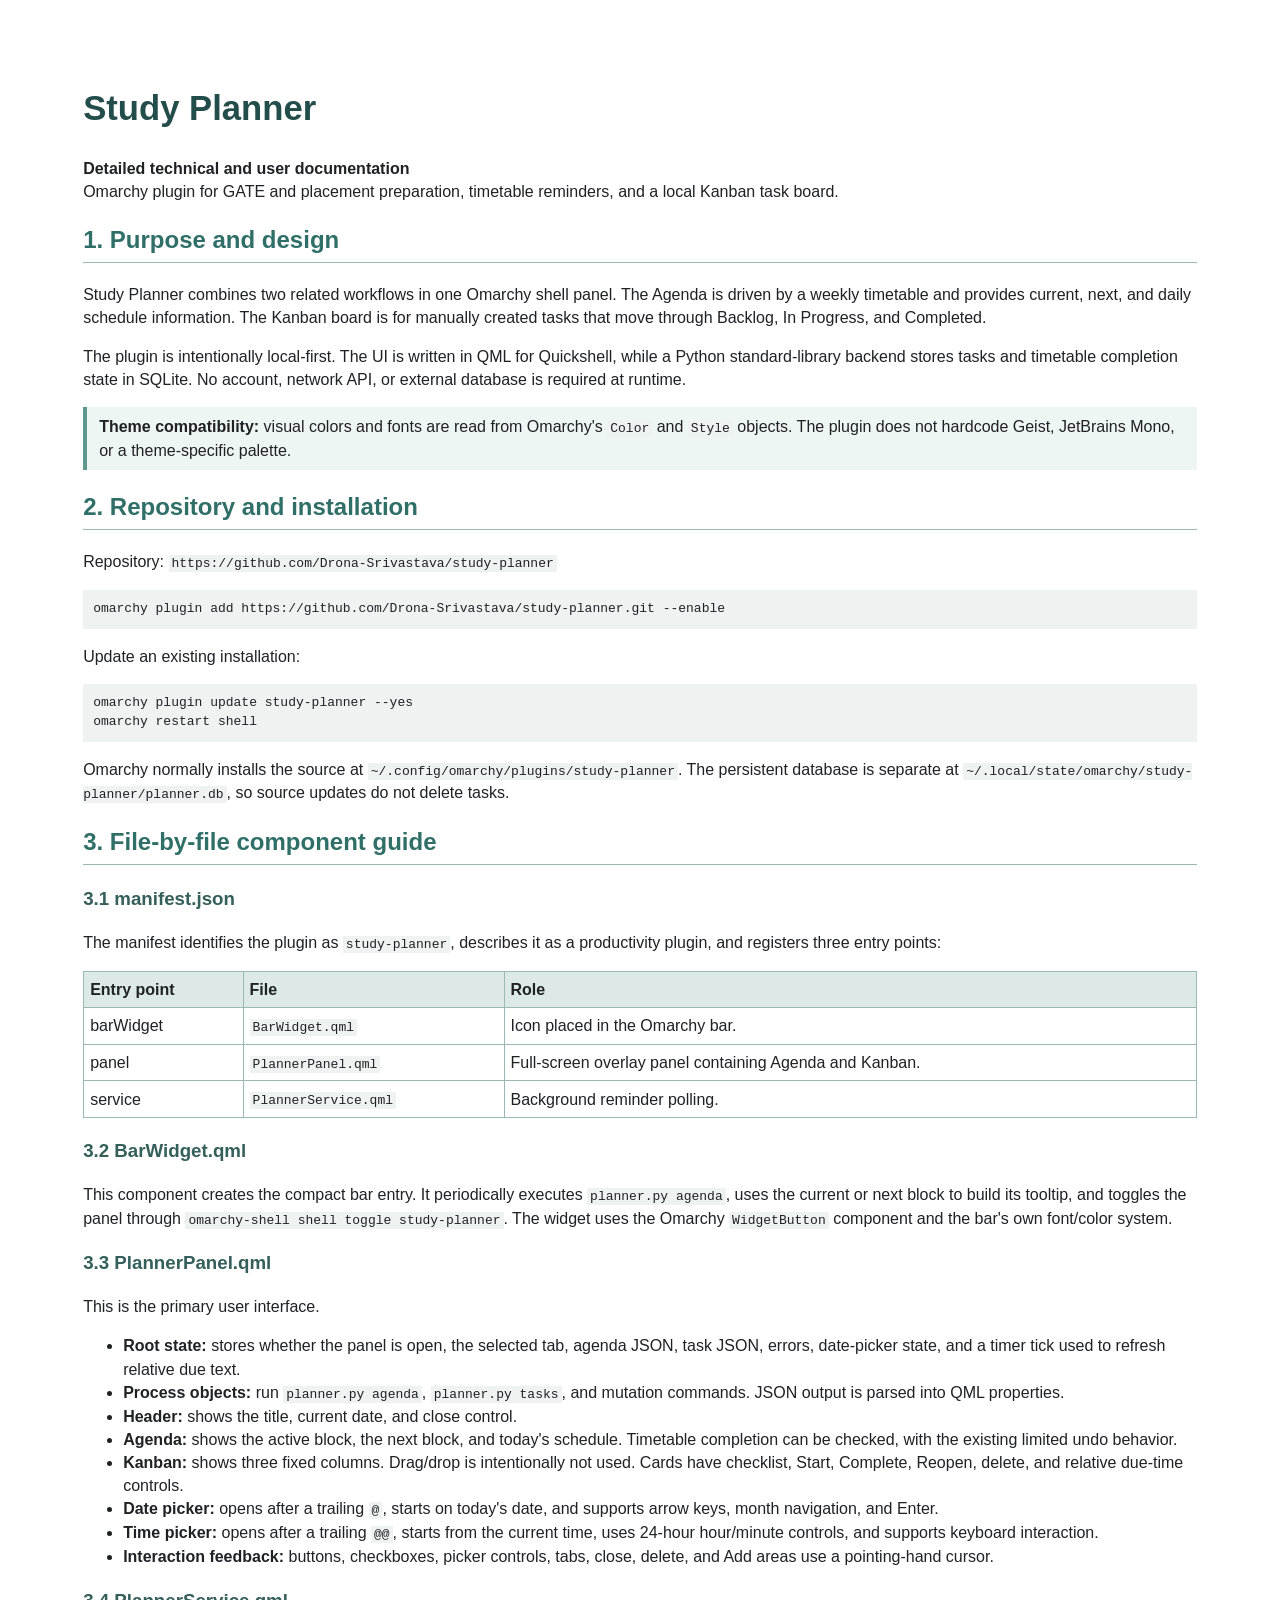
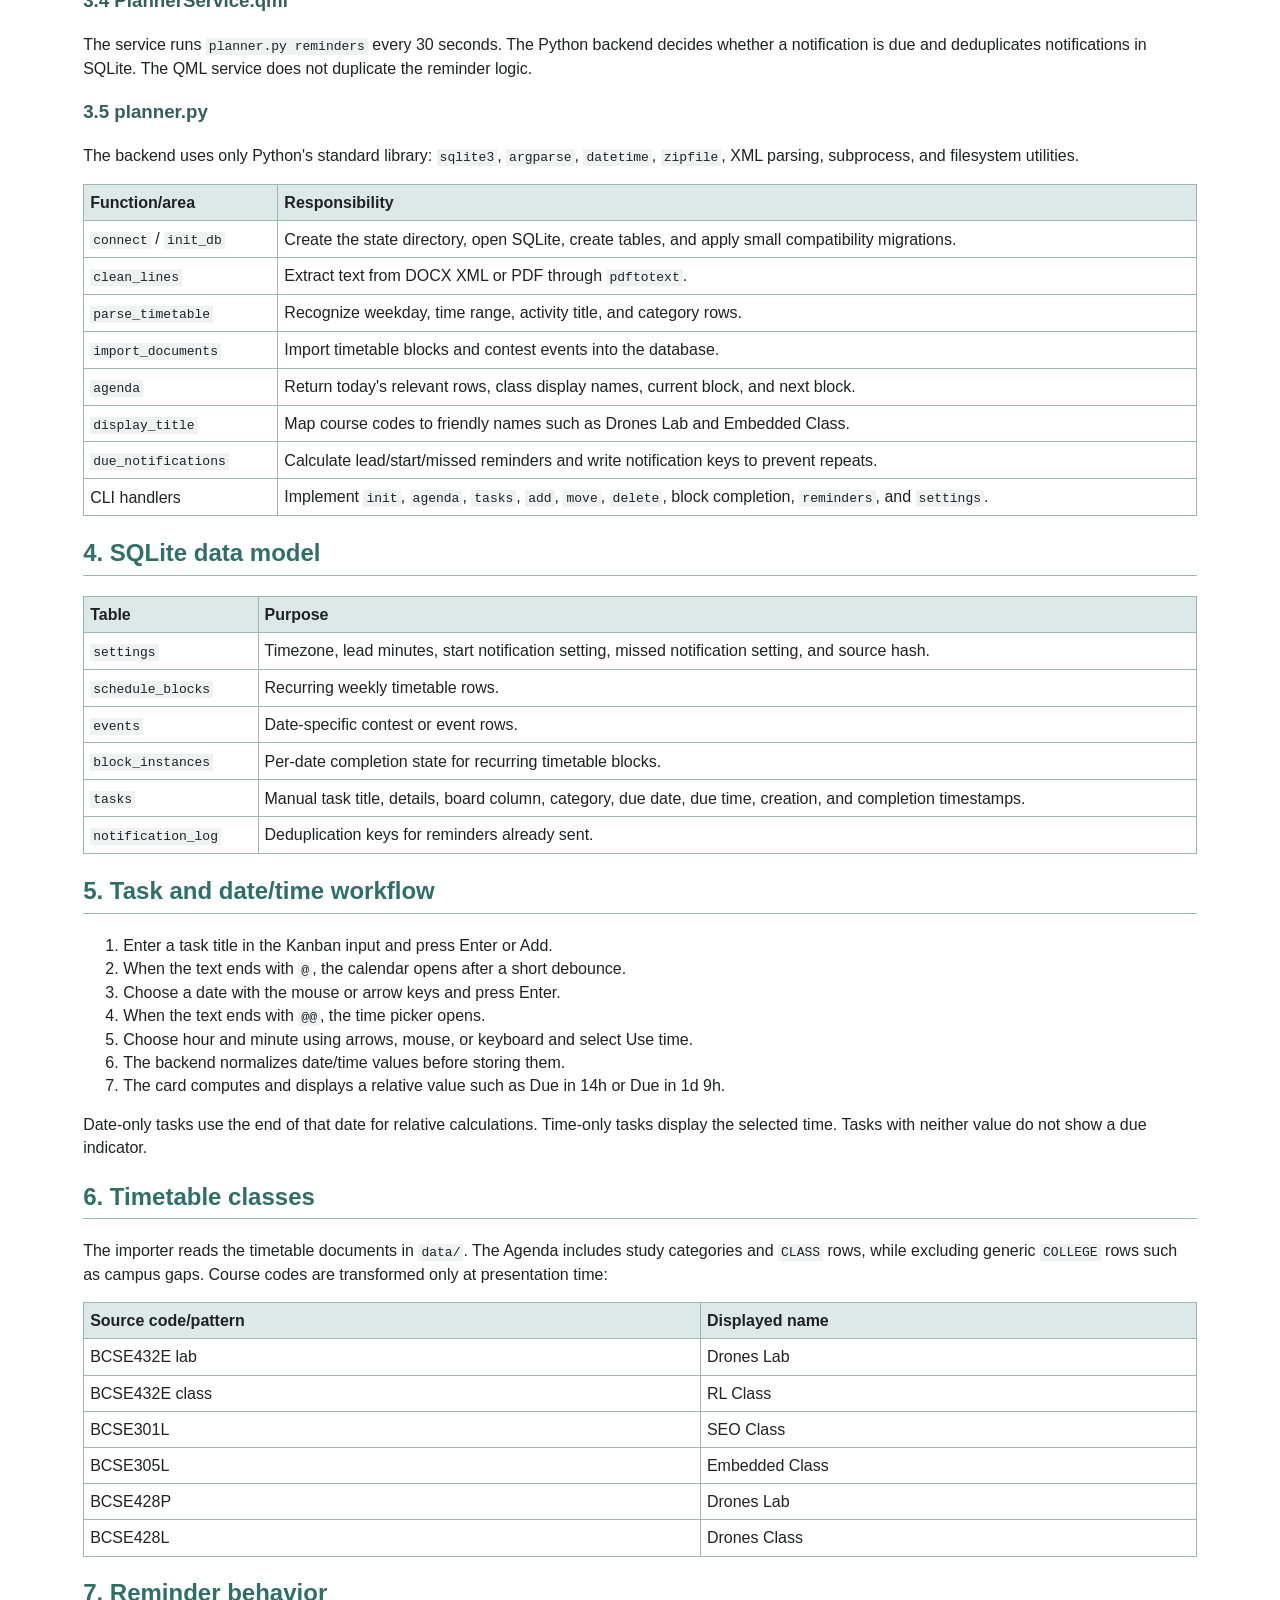
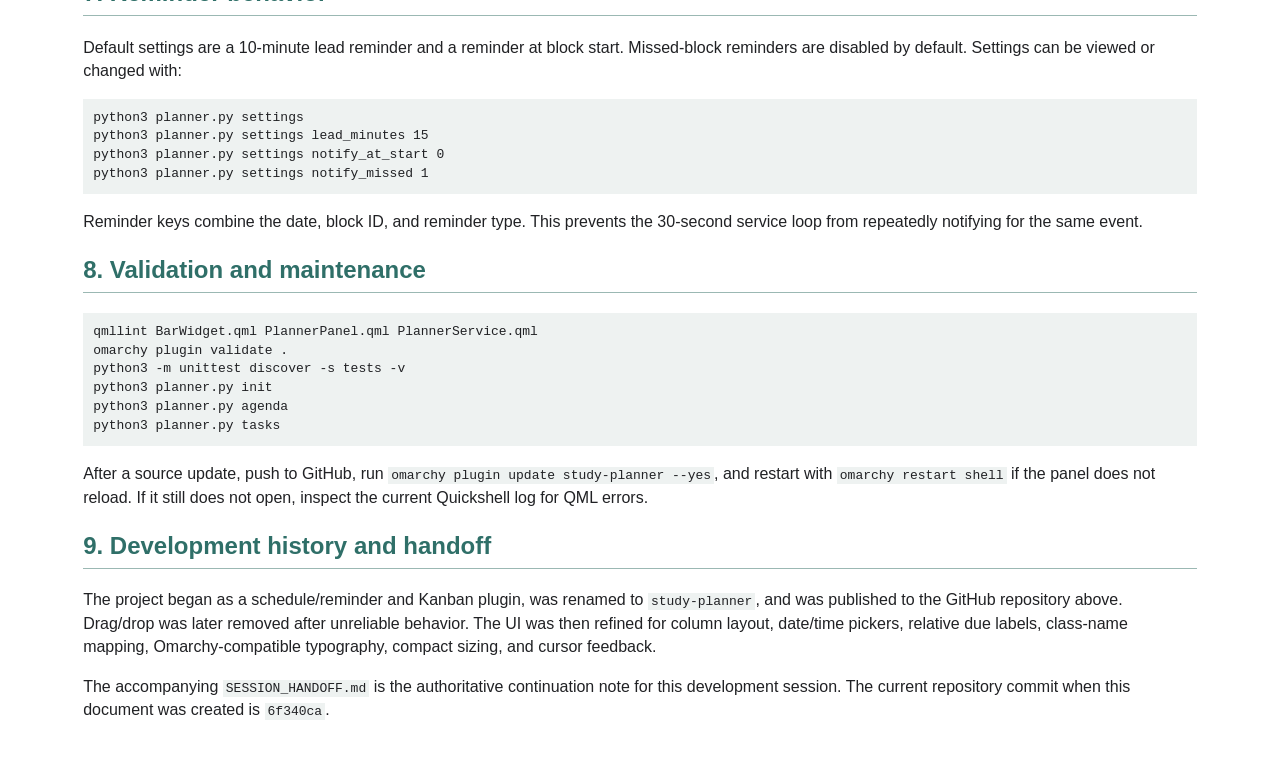
==== STUDY_PLANNER_DOCUMENTATION.html @ 6934907c "Add project handoff and technical documentation" ====
<!doctype html>
<html>
<head>
<meta charset="utf-8">
<title>Study Planner - Technical Documentation</title>
<style>
body { font-family: sans-serif; line-height: 1.45; margin: 2.2cm; color: #202124; }
h1 { color: #234d4a; font-size: 26pt; }
h2 { color: #2f6f68; border-bottom: 1px solid #9bb8b3; padding-bottom: 4px; }
h3 { color: #345f5b; }
code, pre { font-family: monospace; background: #eef2f1; }
code { padding: 1px 3px; }
pre { padding: 10px; white-space: pre-wrap; }
table { border-collapse: collapse; width: 100%; }
th, td { border: 1px solid #9bb8b3; padding: 6px; text-align: left; }
th { background: #dce9e6; }
.note { background: #eef6f4; border-left: 4px solid #5d978e; padding: 8px 12px; }
</style>
</head>
<body>
<h1>Study Planner</h1>
<p><strong>Detailed technical and user documentation</strong><br>
Omarchy plugin for GATE and placement preparation, timetable reminders, and a local Kanban task board.</p>

<h2>1. Purpose and design</h2>
<p>Study Planner combines two related workflows in one Omarchy shell panel. The Agenda is driven by a weekly timetable and provides current, next, and daily schedule information. The Kanban board is for manually created tasks that move through Backlog, In Progress, and Completed.</p>
<p>The plugin is intentionally local-first. The UI is written in QML for Quickshell, while a Python standard-library backend stores tasks and timetable completion state in SQLite. No account, network API, or external database is required at runtime.</p>
<div class="note"><strong>Theme compatibility:</strong> visual colors and fonts are read from Omarchy's <code>Color</code> and <code>Style</code> objects. The plugin does not hardcode Geist, JetBrains Mono, or a theme-specific palette.</div>

<h2>2. Repository and installation</h2>
<p>Repository: <code>https://github.com/Drona-Srivastava/study-planner</code></p>
<pre>omarchy plugin add https://github.com/Drona-Srivastava/study-planner.git --enable</pre>
<p>Update an existing installation:</p>
<pre>omarchy plugin update study-planner --yes
omarchy restart shell</pre>
<p>Omarchy normally installs the source at <code>~/.config/omarchy/plugins/study-planner</code>. The persistent database is separate at <code>~/.local/state/omarchy/study-planner/planner.db</code>, so source updates do not delete tasks.</p>

<h2>3. File-by-file component guide</h2>
<h3>3.1 manifest.json</h3>
<p>The manifest identifies the plugin as <code>study-planner</code>, describes it as a productivity plugin, and registers three entry points:</p>
<table><tr><th>Entry point</th><th>File</th><th>Role</th></tr>
<tr><td>barWidget</td><td><code>BarWidget.qml</code></td><td>Icon placed in the Omarchy bar.</td></tr>
<tr><td>panel</td><td><code>PlannerPanel.qml</code></td><td>Full-screen overlay panel containing Agenda and Kanban.</td></tr>
<tr><td>service</td><td><code>PlannerService.qml</code></td><td>Background reminder polling.</td></tr></table>

<h3>3.2 BarWidget.qml</h3>
<p>This component creates the compact bar entry. It periodically executes <code>planner.py agenda</code>, uses the current or next block to build its tooltip, and toggles the panel through <code>omarchy-shell shell toggle study-planner</code>. The widget uses the Omarchy <code>WidgetButton</code> component and the bar's own font/color system.</p>

<h3>3.3 PlannerPanel.qml</h3>
<p>This is the primary user interface.</p>
<ul>
<li><strong>Root state:</strong> stores whether the panel is open, the selected tab, agenda JSON, task JSON, errors, date-picker state, and a timer tick used to refresh relative due text.</li>
<li><strong>Process objects:</strong> run <code>planner.py agenda</code>, <code>planner.py tasks</code>, and mutation commands. JSON output is parsed into QML properties.</li>
<li><strong>Header:</strong> shows the title, current date, and close control.</li>
<li><strong>Agenda:</strong> shows the active block, the next block, and today's schedule. Timetable completion can be checked, with the existing limited undo behavior.</li>
<li><strong>Kanban:</strong> shows three fixed columns. Drag/drop is intentionally not used. Cards have checklist, Start, Complete, Reopen, delete, and relative due-time controls.</li>
<li><strong>Date picker:</strong> opens after a trailing <code>@</code>, starts on today's date, and supports arrow keys, month navigation, and Enter.</li>
<li><strong>Time picker:</strong> opens after a trailing <code>@@</code>, starts from the current time, uses 24-hour hour/minute controls, and supports keyboard interaction.</li>
<li><strong>Interaction feedback:</strong> buttons, checkboxes, picker controls, tabs, close, delete, and Add areas use a pointing-hand cursor.</li>
</ul>

<h3>3.4 PlannerService.qml</h3>
<p>The service runs <code>planner.py reminders</code> every 30 seconds. The Python backend decides whether a notification is due and deduplicates notifications in SQLite. The QML service does not duplicate the reminder logic.</p>

<h3>3.5 planner.py</h3>
<p>The backend uses only Python's standard library: <code>sqlite3</code>, <code>argparse</code>, <code>datetime</code>, <code>zipfile</code>, XML parsing, subprocess, and filesystem utilities.</p>
<table><tr><th>Function/area</th><th>Responsibility</th></tr>
<tr><td><code>connect</code> / <code>init_db</code></td><td>Create the state directory, open SQLite, create tables, and apply small compatibility migrations.</td></tr>
<tr><td><code>clean_lines</code></td><td>Extract text from DOCX XML or PDF through <code>pdftotext</code>.</td></tr>
<tr><td><code>parse_timetable</code></td><td>Recognize weekday, time range, activity title, and category rows.</td></tr>
<tr><td><code>import_documents</code></td><td>Import timetable blocks and contest events into the database.</td></tr>
<tr><td><code>agenda</code></td><td>Return today's relevant rows, class display names, current block, and next block.</td></tr>
<tr><td><code>display_title</code></td><td>Map course codes to friendly names such as Drones Lab and Embedded Class.</td></tr>
<tr><td><code>due_notifications</code></td><td>Calculate lead/start/missed reminders and write notification keys to prevent repeats.</td></tr>
<tr><td>CLI handlers</td><td>Implement <code>init</code>, <code>agenda</code>, <code>tasks</code>, <code>add</code>, <code>move</code>, <code>delete</code>, block completion, <code>reminders</code>, and <code>settings</code>.</td></tr>
</table>

<h2>4. SQLite data model</h2>
<table><tr><th>Table</th><th>Purpose</th></tr>
<tr><td><code>settings</code></td><td>Timezone, lead minutes, start notification setting, missed notification setting, and source hash.</td></tr>
<tr><td><code>schedule_blocks</code></td><td>Recurring weekly timetable rows.</td></tr>
<tr><td><code>events</code></td><td>Date-specific contest or event rows.</td></tr>
<tr><td><code>block_instances</code></td><td>Per-date completion state for recurring timetable blocks.</td></tr>
<tr><td><code>tasks</code></td><td>Manual task title, details, board column, category, due date, due time, creation, and completion timestamps.</td></tr>
<tr><td><code>notification_log</code></td><td>Deduplication keys for reminders already sent.</td></tr></table>

<h2>5. Task and date/time workflow</h2>
<ol>
<li>Enter a task title in the Kanban input and press Enter or Add.</li>
<li>When the text ends with <code>@</code>, the calendar opens after a short debounce.</li>
<li>Choose a date with the mouse or arrow keys and press Enter.</li>
<li>When the text ends with <code>@@</code>, the time picker opens.</li>
<li>Choose hour and minute using arrows, mouse, or keyboard and select Use time.</li>
<li>The backend normalizes date/time values before storing them.</li>
<li>The card computes and displays a relative value such as Due in 14h or Due in 1d 9h.</li>
</ol>
<p>Date-only tasks use the end of that date for relative calculations. Time-only tasks display the selected time. Tasks with neither value do not show a due indicator.</p>

<h2>6. Timetable classes</h2>
<p>The importer reads the timetable documents in <code>data/</code>. The Agenda includes study categories and <code>CLASS</code> rows, while excluding generic <code>COLLEGE</code> rows such as campus gaps. Course codes are transformed only at presentation time:</p>
<table><tr><th>Source code/pattern</th><th>Displayed name</th></tr>
<tr><td>BCSE432E lab</td><td>Drones Lab</td></tr>
<tr><td>BCSE432E class</td><td>RL Class</td></tr>
<tr><td>BCSE301L</td><td>SEO Class</td></tr>
<tr><td>BCSE305L</td><td>Embedded Class</td></tr>
<tr><td>BCSE428P</td><td>Drones Lab</td></tr>
<tr><td>BCSE428L</td><td>Drones Class</td></tr></table>

<h2>7. Reminder behavior</h2>
<p>Default settings are a 10-minute lead reminder and a reminder at block start. Missed-block reminders are disabled by default. Settings can be viewed or changed with:</p>
<pre>python3 planner.py settings
python3 planner.py settings lead_minutes 15
python3 planner.py settings notify_at_start 0
python3 planner.py settings notify_missed 1</pre>
<p>Reminder keys combine the date, block ID, and reminder type. This prevents the 30-second service loop from repeatedly notifying for the same event.</p>

<h2>8. Validation and maintenance</h2>
<pre>qmllint BarWidget.qml PlannerPanel.qml PlannerService.qml
omarchy plugin validate .
python3 -m unittest discover -s tests -v
python3 planner.py init
python3 planner.py agenda
python3 planner.py tasks</pre>
<p>After a source update, push to GitHub, run <code>omarchy plugin update study-planner --yes</code>, and restart with <code>omarchy restart shell</code> if the panel does not reload. If it still does not open, inspect the current Quickshell log for QML errors.</p>

<h2>9. Development history and handoff</h2>
<p>The project began as a schedule/reminder and Kanban plugin, was renamed to <code>study-planner</code>, and was published to the GitHub repository above. Drag/drop was later removed after unreliable behavior. The UI was then refined for column layout, date/time pickers, relative due labels, class-name mapping, Omarchy-compatible typography, compact sizing, and cursor feedback.</p>
<p>The accompanying <code>SESSION_HANDOFF.md</code> is the authoritative continuation note for this development session. The current repository commit when this document was created is <code>6f340ca</code>.</p>
</body>
</html>
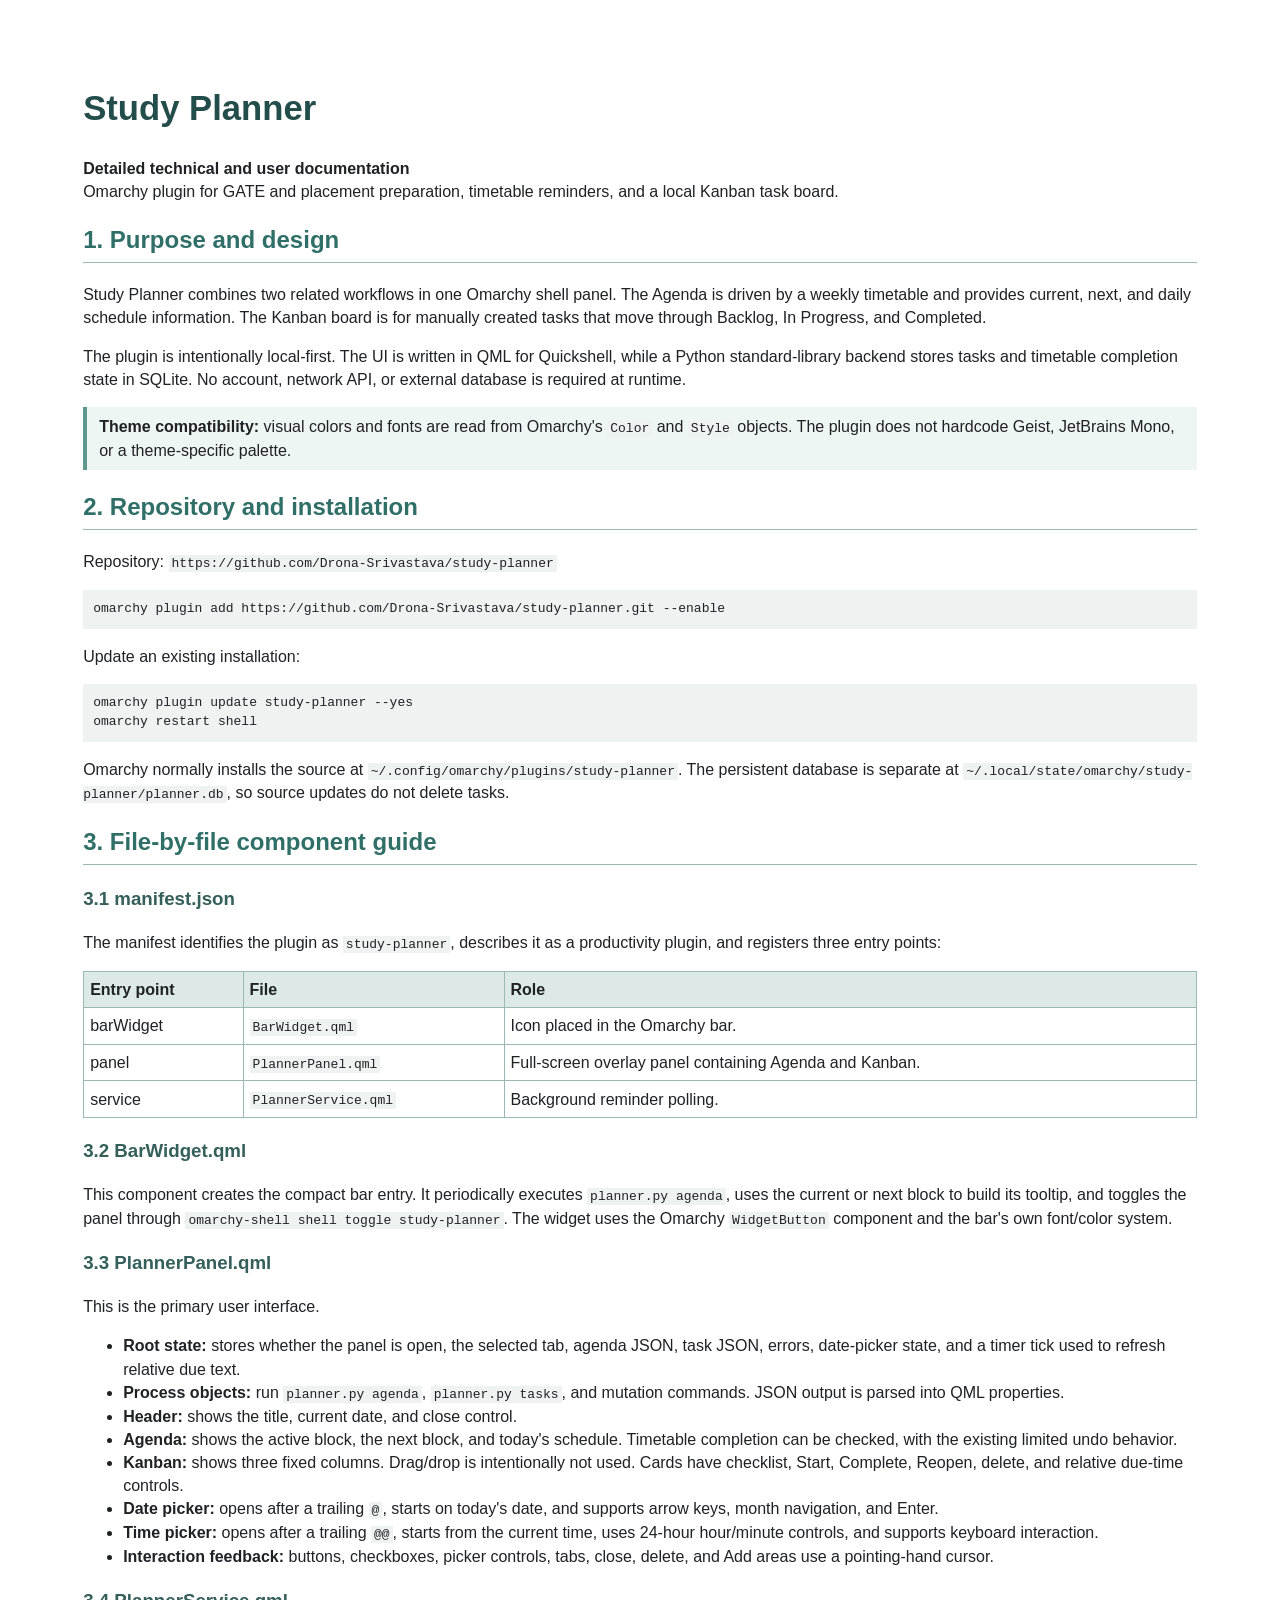
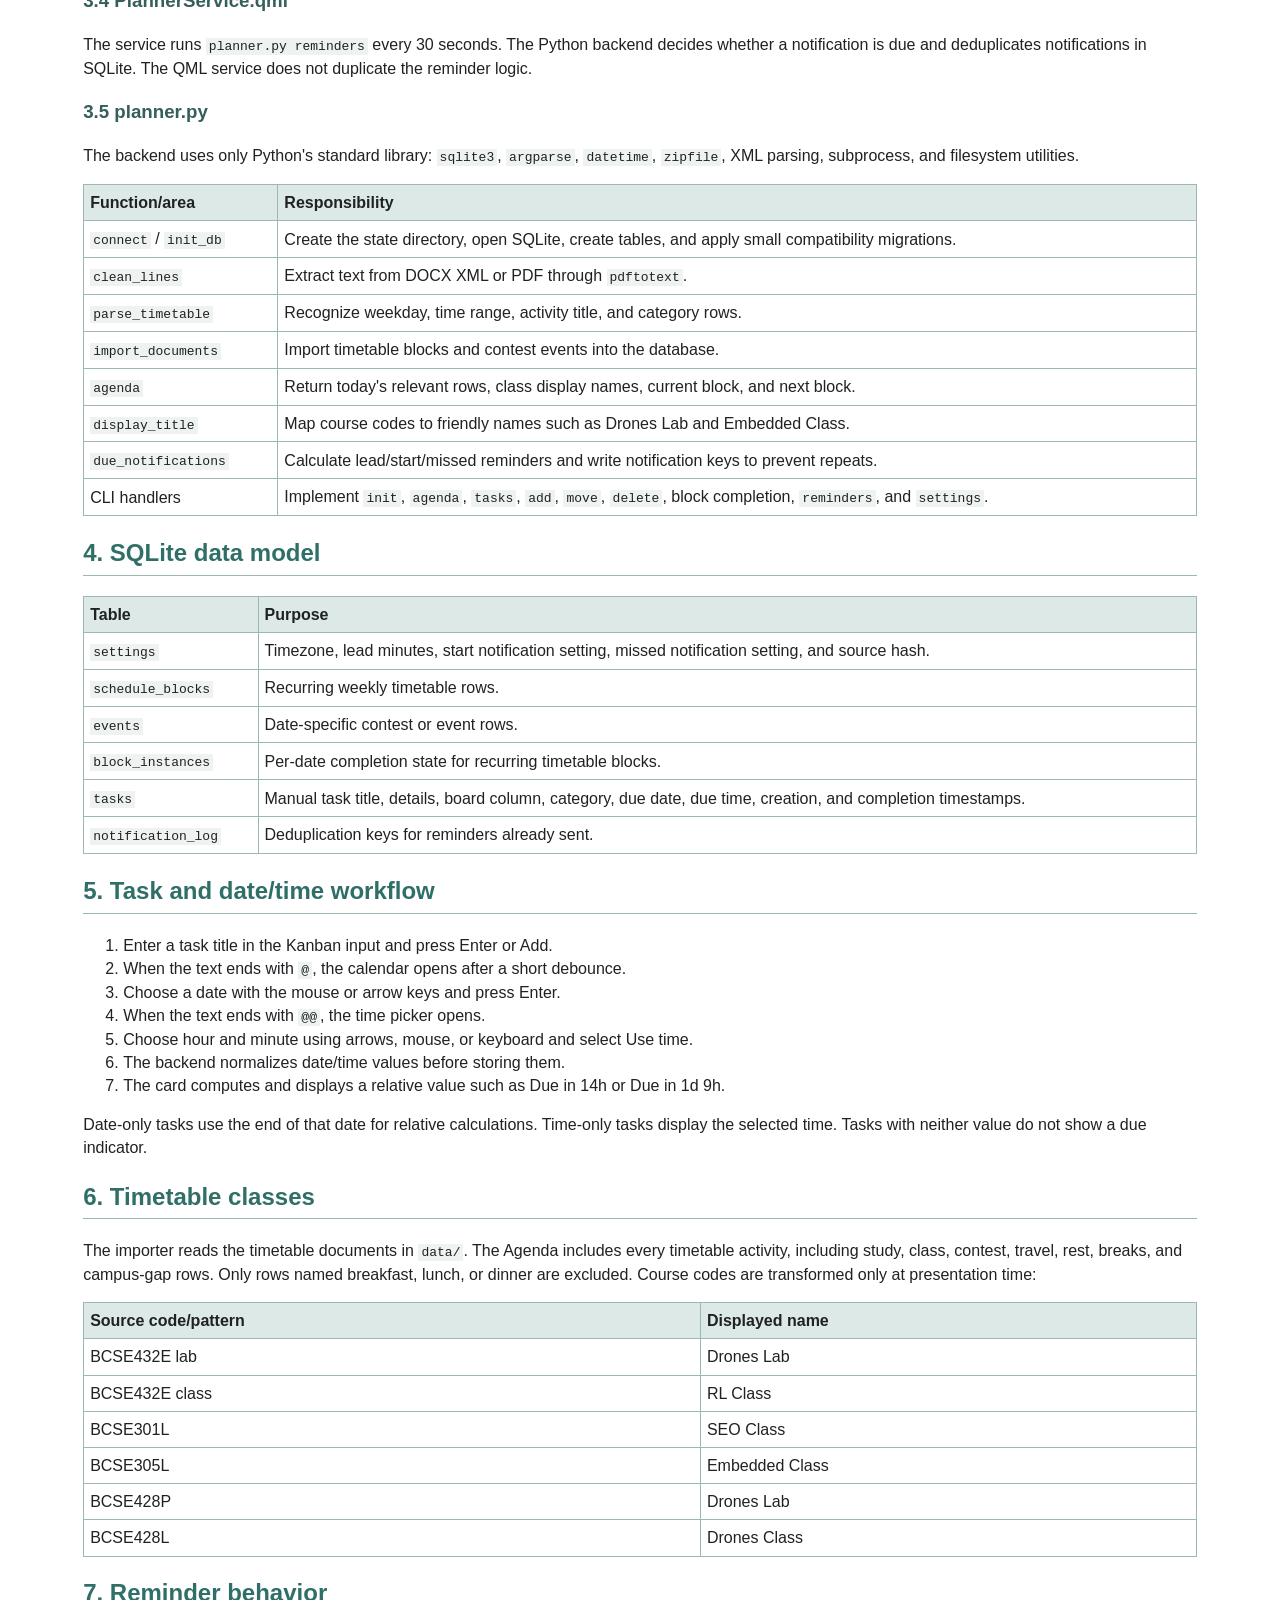
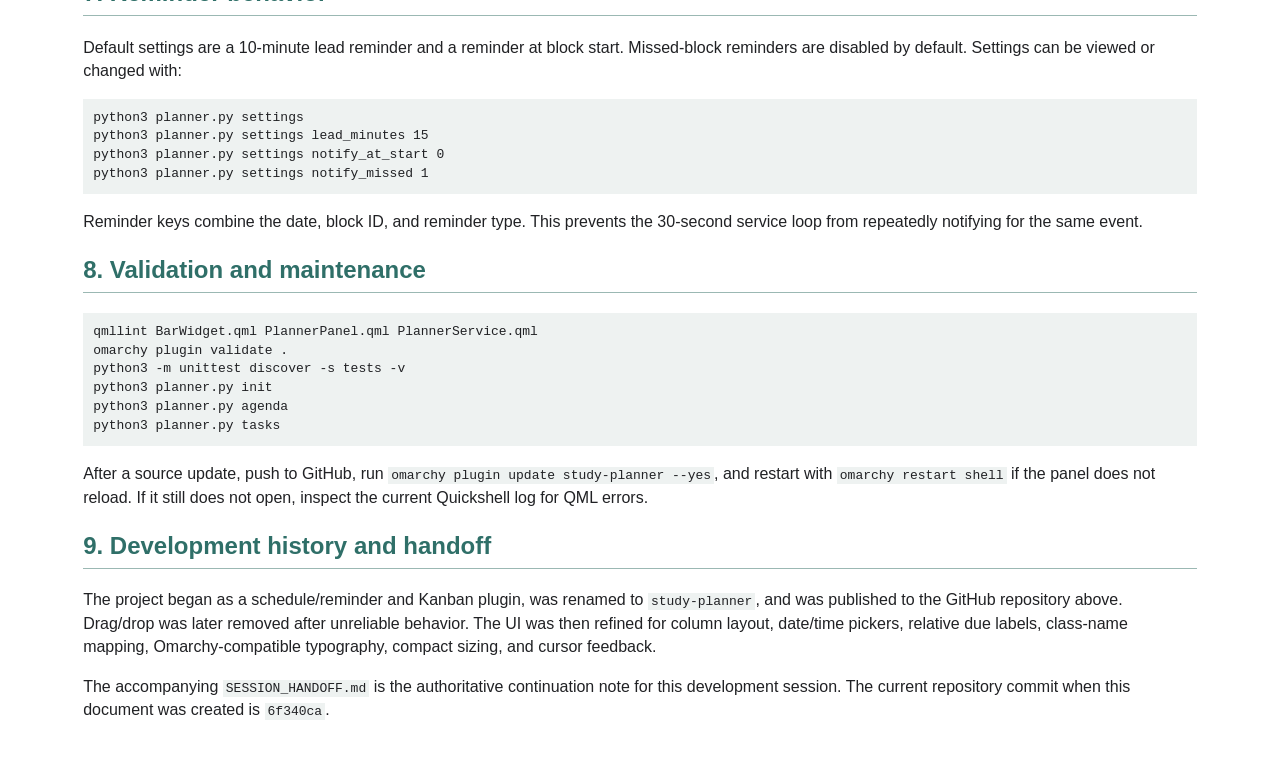
==== commit aee4e195: "Show all non-meal timetable items in agenda" ====
--- a/STUDY_PLANNER_DOCUMENTATION.html
+++ b/STUDY_PLANNER_DOCUMENTATION.html
@@ -97,7 +97,7 @@
 <p>Date-only tasks use the end of that date for relative calculations. Time-only tasks display the selected time. Tasks with neither value do not show a due indicator.</p>
 
 <h2>6. Timetable classes</h2>
-<p>The importer reads the timetable documents in <code>data/</code>. The Agenda includes study categories and <code>CLASS</code> rows, while excluding generic <code>COLLEGE</code> rows such as campus gaps. Course codes are transformed only at presentation time:</p>
+<p>The importer reads the timetable documents in <code>data/</code>. The Agenda includes every timetable activity, including study, class, contest, travel, rest, breaks, and campus-gap rows. Only rows named breakfast, lunch, or dinner are excluded. Course codes are transformed only at presentation time:</p>
 <table><tr><th>Source code/pattern</th><th>Displayed name</th></tr>
 <tr><td>BCSE432E lab</td><td>Drones Lab</td></tr>
 <tr><td>BCSE432E class</td><td>RL Class</td></tr>
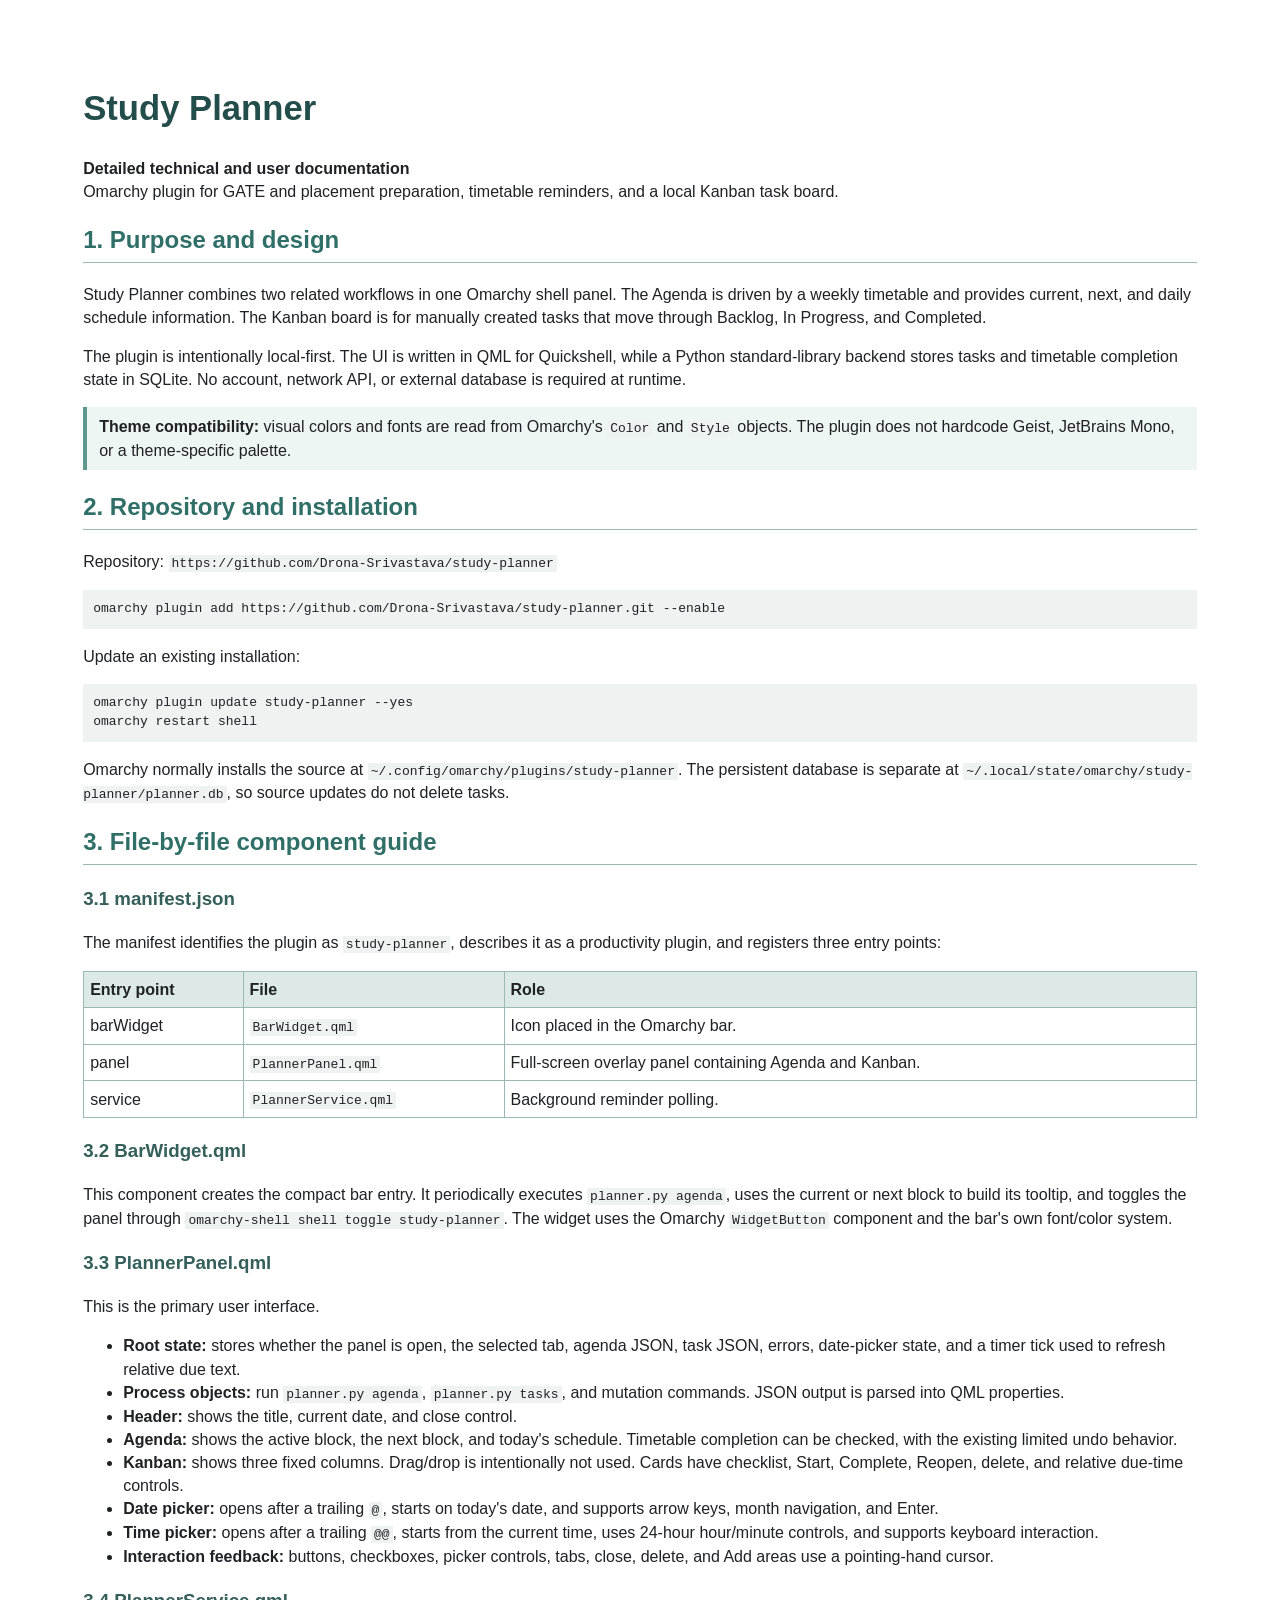
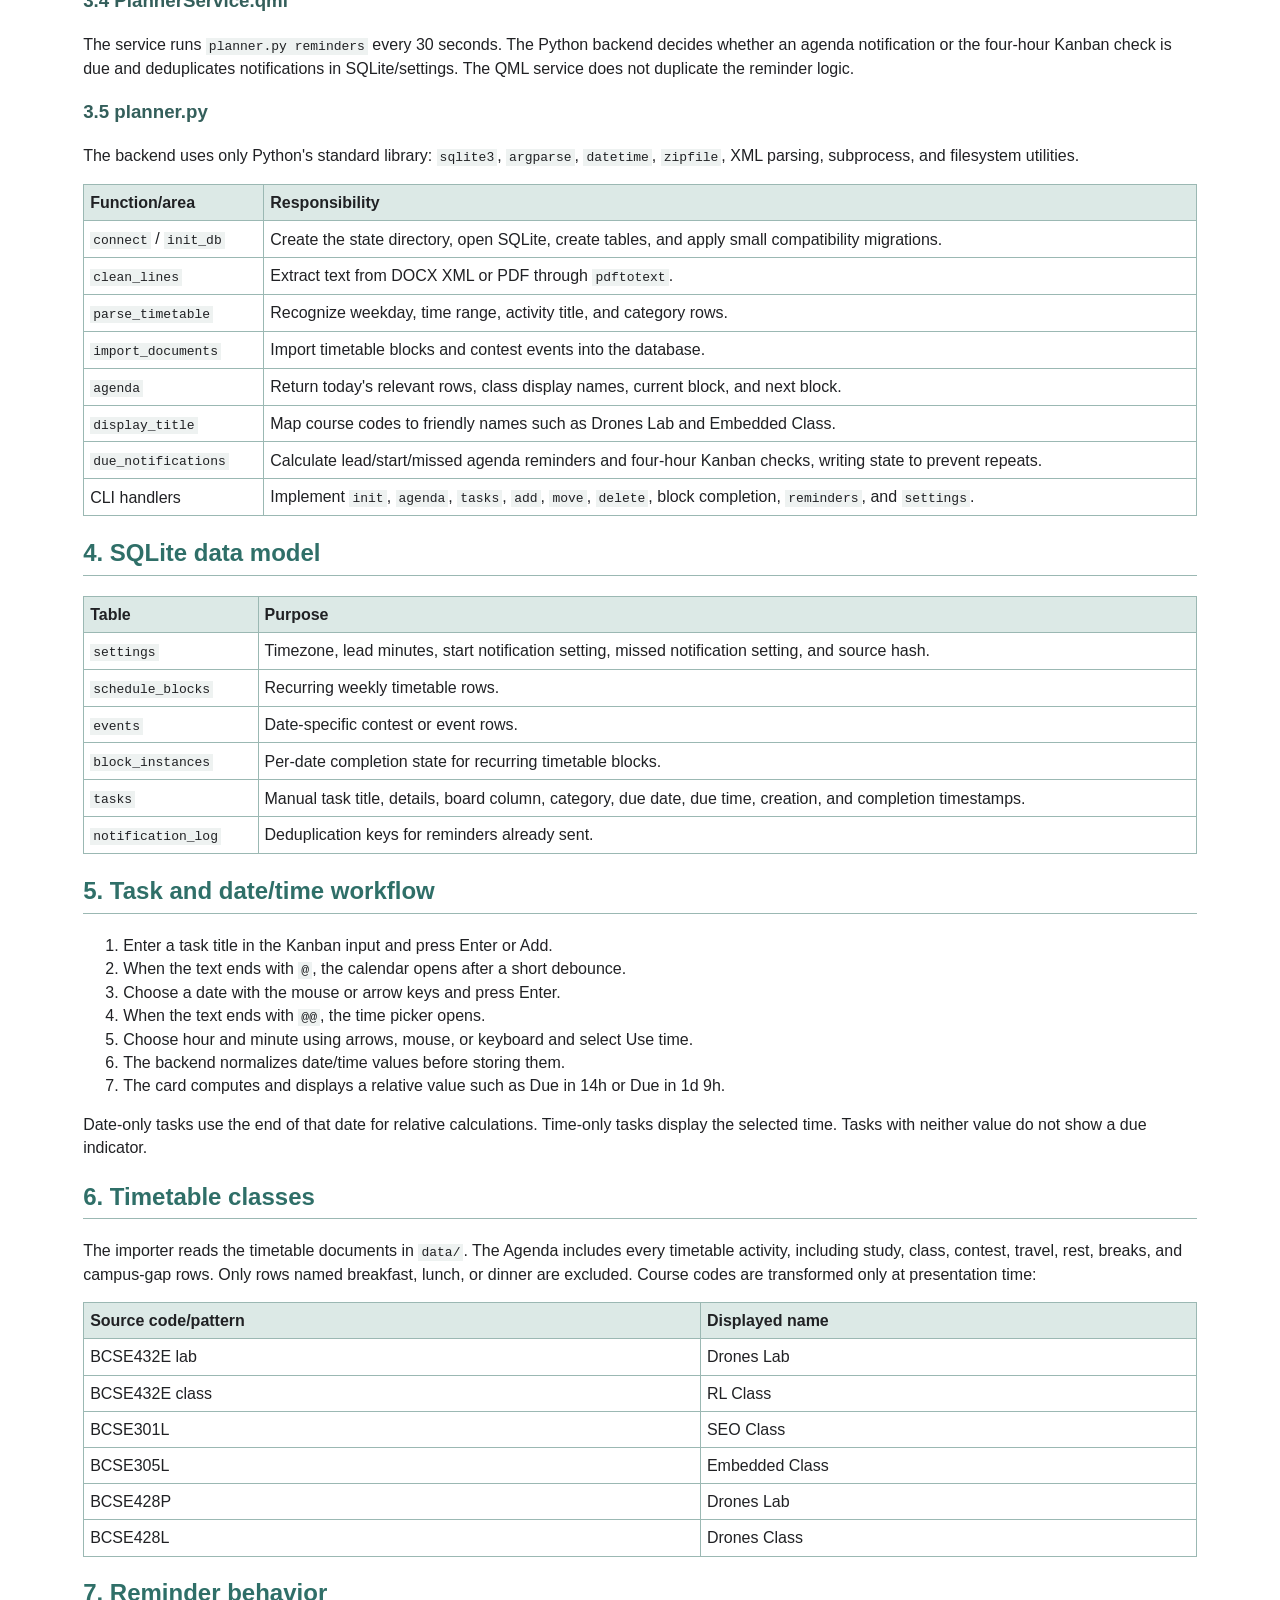
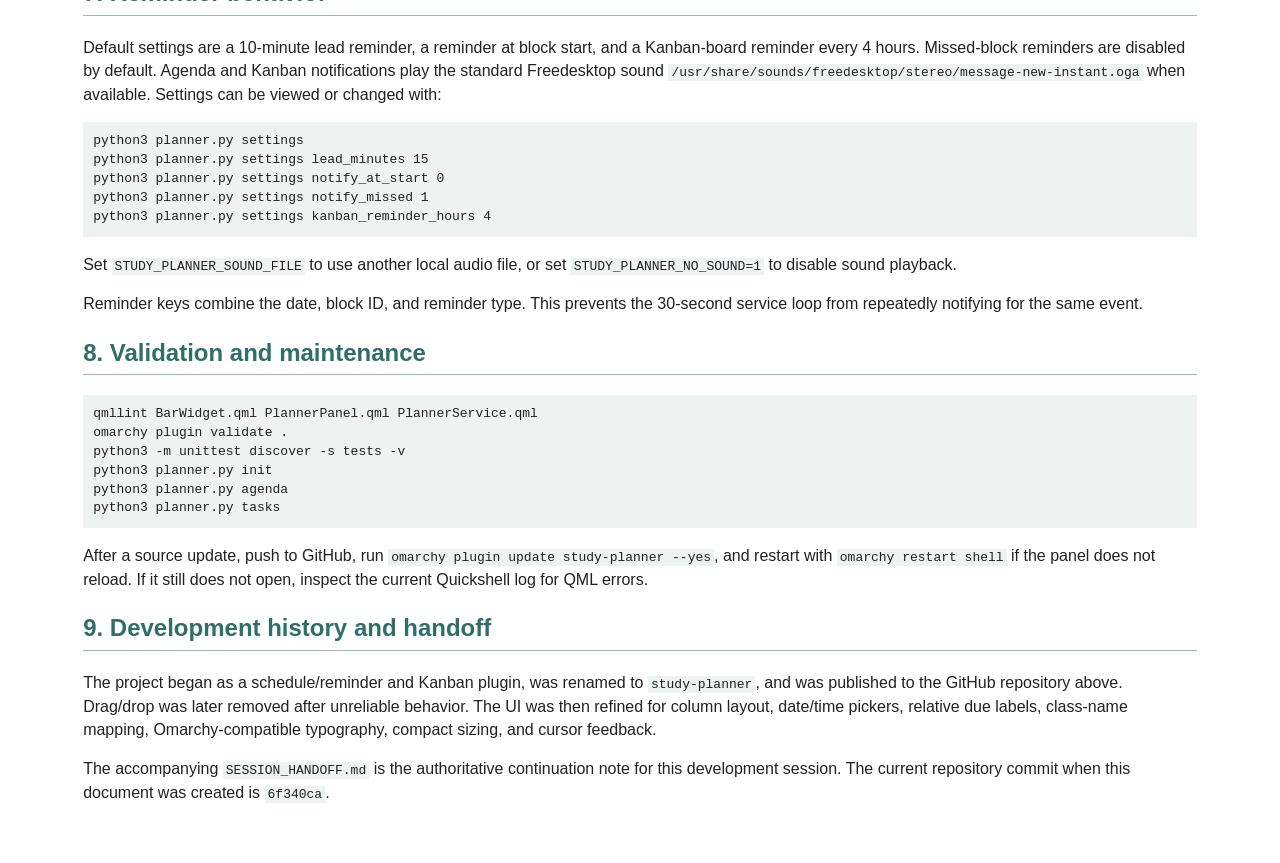
==== commit c9810e43: "Add notification sounds and Kanban reminders" ====
--- a/STUDY_PLANNER_DOCUMENTATION.html
+++ b/STUDY_PLANNER_DOCUMENTATION.html
@@ -60,7 +60,7 @@
 </ul>
 
 <h3>3.4 PlannerService.qml</h3>
-<p>The service runs <code>planner.py reminders</code> every 30 seconds. The Python backend decides whether a notification is due and deduplicates notifications in SQLite. The QML service does not duplicate the reminder logic.</p>
+<p>The service runs <code>planner.py reminders</code> every 30 seconds. The Python backend decides whether an agenda notification or the four-hour Kanban check is due and deduplicates notifications in SQLite/settings. The QML service does not duplicate the reminder logic.</p>
 
 <h3>3.5 planner.py</h3>
 <p>The backend uses only Python's standard library: <code>sqlite3</code>, <code>argparse</code>, <code>datetime</code>, <code>zipfile</code>, XML parsing, subprocess, and filesystem utilities.</p>
@@ -71,7 +71,7 @@
 <tr><td><code>import_documents</code></td><td>Import timetable blocks and contest events into the database.</td></tr>
 <tr><td><code>agenda</code></td><td>Return today's relevant rows, class display names, current block, and next block.</td></tr>
 <tr><td><code>display_title</code></td><td>Map course codes to friendly names such as Drones Lab and Embedded Class.</td></tr>
-<tr><td><code>due_notifications</code></td><td>Calculate lead/start/missed reminders and write notification keys to prevent repeats.</td></tr>
+<tr><td><code>due_notifications</code></td><td>Calculate lead/start/missed agenda reminders and four-hour Kanban checks, writing state to prevent repeats.</td></tr>
 <tr><td>CLI handlers</td><td>Implement <code>init</code>, <code>agenda</code>, <code>tasks</code>, <code>add</code>, <code>move</code>, <code>delete</code>, block completion, <code>reminders</code>, and <code>settings</code>.</td></tr>
 </table>
 
@@ -107,11 +107,13 @@
 <tr><td>BCSE428L</td><td>Drones Class</td></tr></table>
 
 <h2>7. Reminder behavior</h2>
-<p>Default settings are a 10-minute lead reminder and a reminder at block start. Missed-block reminders are disabled by default. Settings can be viewed or changed with:</p>
+<p>Default settings are a 10-minute lead reminder, a reminder at block start, and a Kanban-board reminder every 4 hours. Missed-block reminders are disabled by default. Agenda and Kanban notifications play the standard Freedesktop sound <code>/usr/share/sounds/freedesktop/stereo/message-new-instant.oga</code> when available. Settings can be viewed or changed with:</p>
 <pre>python3 planner.py settings
 python3 planner.py settings lead_minutes 15
 python3 planner.py settings notify_at_start 0
-python3 planner.py settings notify_missed 1</pre>
+python3 planner.py settings notify_missed 1
+python3 planner.py settings kanban_reminder_hours 4</pre>
+<p>Set <code>STUDY_PLANNER_SOUND_FILE</code> to use another local audio file, or set <code>STUDY_PLANNER_NO_SOUND=1</code> to disable sound playback.</p>
 <p>Reminder keys combine the date, block ID, and reminder type. This prevents the 30-second service loop from repeatedly notifying for the same event.</p>
 
 <h2>8. Validation and maintenance</h2>
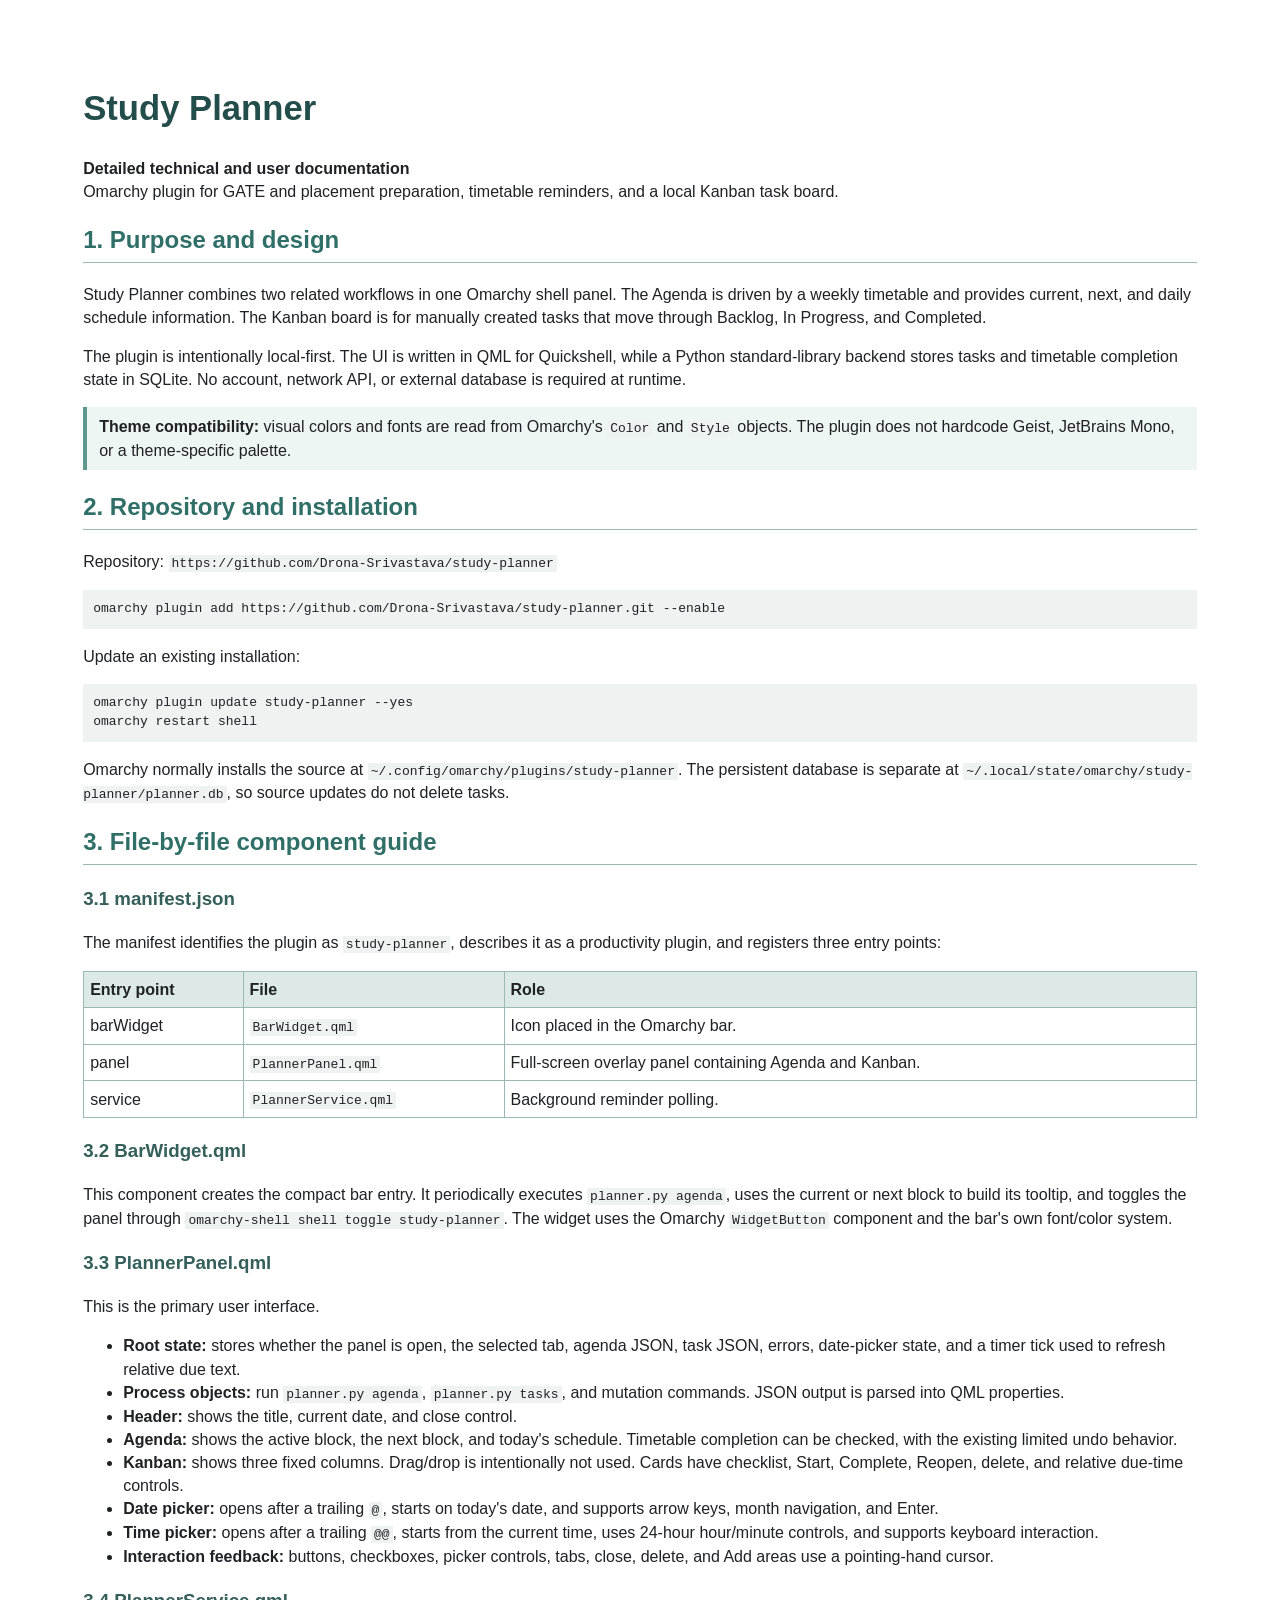
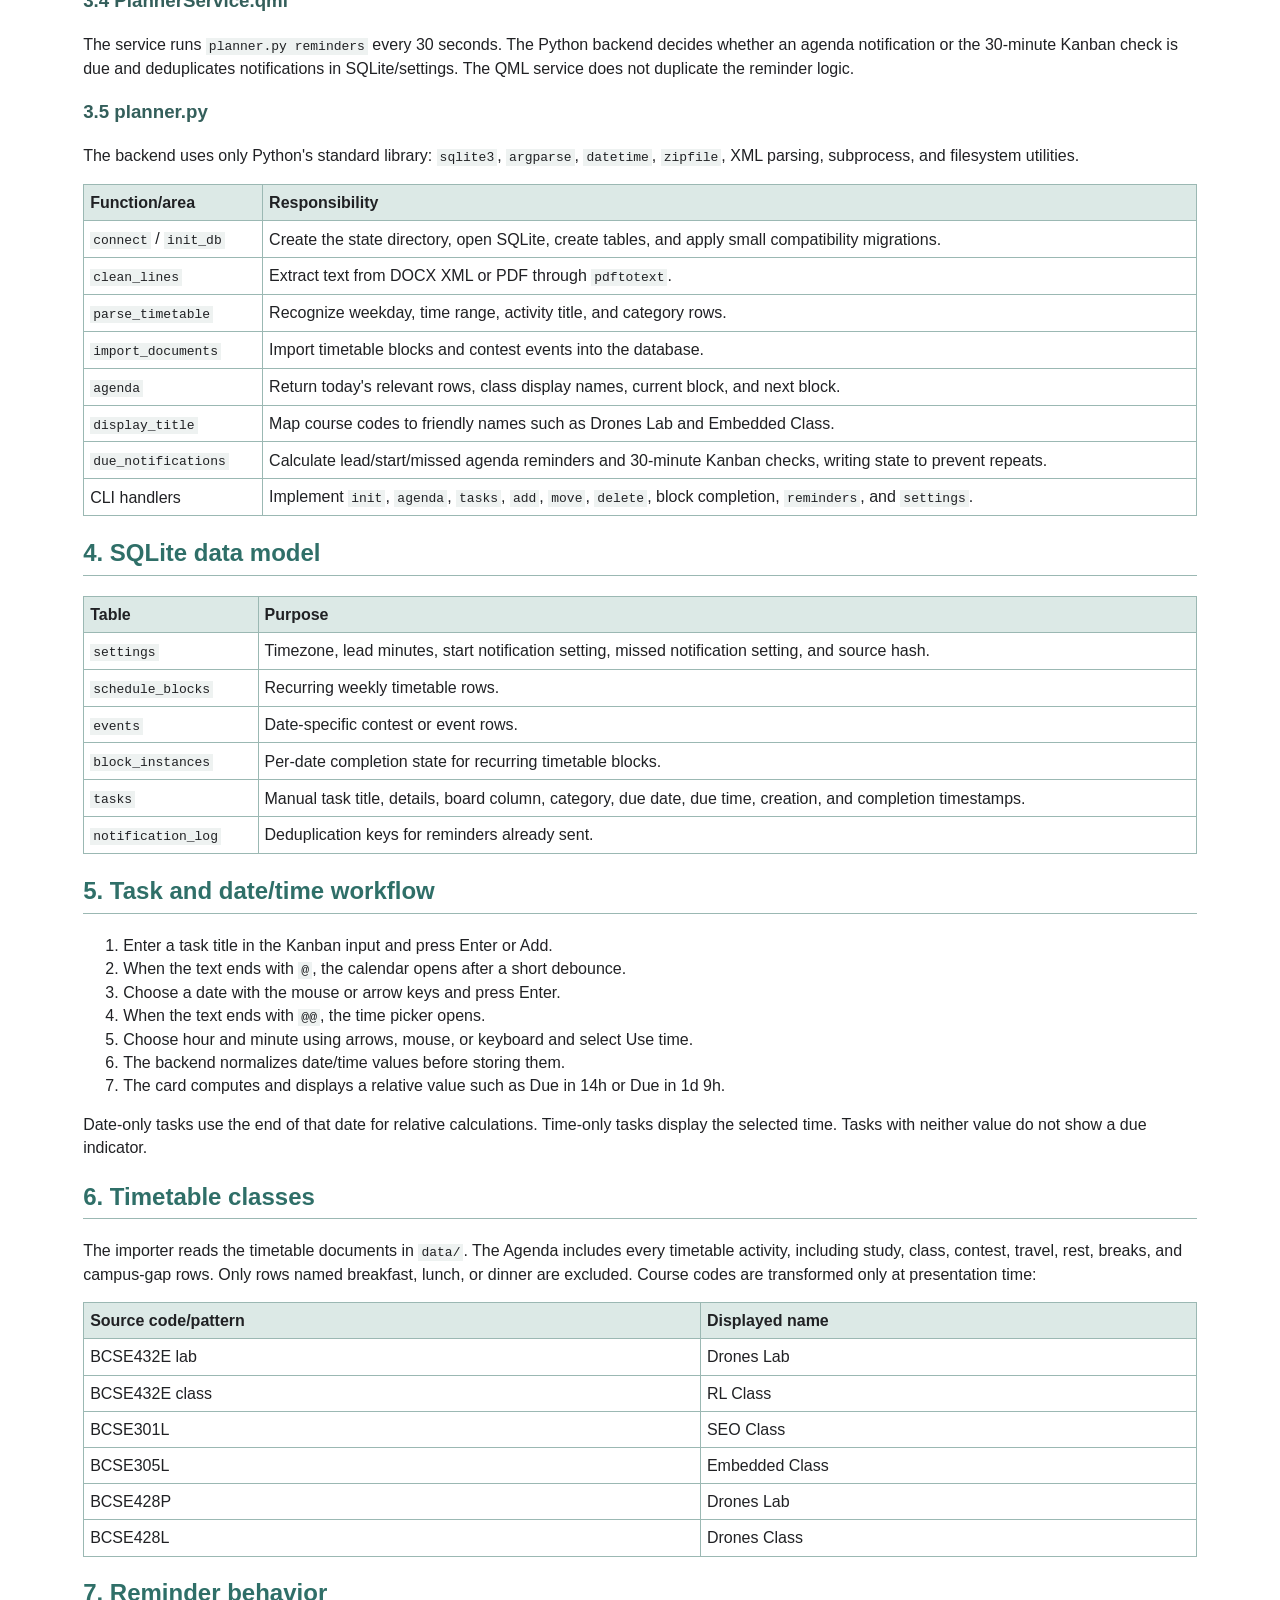
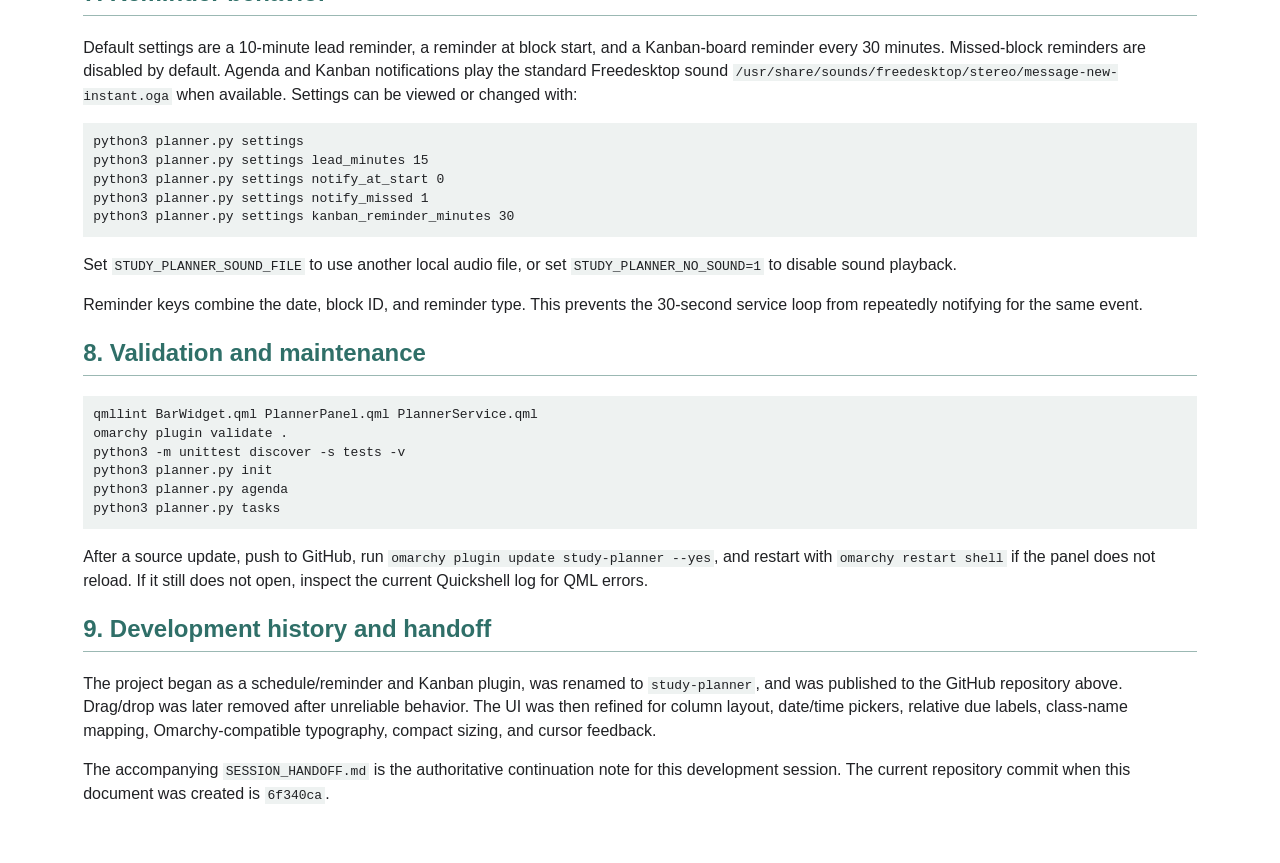
==== commit cbb91478: "Change Kanban reminder to 30 minutes" ====
--- a/STUDY_PLANNER_DOCUMENTATION.html
+++ b/STUDY_PLANNER_DOCUMENTATION.html
@@ -60,7 +60,7 @@
 </ul>
 
 <h3>3.4 PlannerService.qml</h3>
-<p>The service runs <code>planner.py reminders</code> every 30 seconds. The Python backend decides whether an agenda notification or the four-hour Kanban check is due and deduplicates notifications in SQLite/settings. The QML service does not duplicate the reminder logic.</p>
+<p>The service runs <code>planner.py reminders</code> every 30 seconds. The Python backend decides whether an agenda notification or the 30-minute Kanban check is due and deduplicates notifications in SQLite/settings. The QML service does not duplicate the reminder logic.</p>
 
 <h3>3.5 planner.py</h3>
 <p>The backend uses only Python's standard library: <code>sqlite3</code>, <code>argparse</code>, <code>datetime</code>, <code>zipfile</code>, XML parsing, subprocess, and filesystem utilities.</p>
@@ -71,7 +71,7 @@
 <tr><td><code>import_documents</code></td><td>Import timetable blocks and contest events into the database.</td></tr>
 <tr><td><code>agenda</code></td><td>Return today's relevant rows, class display names, current block, and next block.</td></tr>
 <tr><td><code>display_title</code></td><td>Map course codes to friendly names such as Drones Lab and Embedded Class.</td></tr>
-<tr><td><code>due_notifications</code></td><td>Calculate lead/start/missed agenda reminders and four-hour Kanban checks, writing state to prevent repeats.</td></tr>
+<tr><td><code>due_notifications</code></td><td>Calculate lead/start/missed agenda reminders and 30-minute Kanban checks, writing state to prevent repeats.</td></tr>
 <tr><td>CLI handlers</td><td>Implement <code>init</code>, <code>agenda</code>, <code>tasks</code>, <code>add</code>, <code>move</code>, <code>delete</code>, block completion, <code>reminders</code>, and <code>settings</code>.</td></tr>
 </table>
 
@@ -107,12 +107,12 @@
 <tr><td>BCSE428L</td><td>Drones Class</td></tr></table>
 
 <h2>7. Reminder behavior</h2>
-<p>Default settings are a 10-minute lead reminder, a reminder at block start, and a Kanban-board reminder every 4 hours. Missed-block reminders are disabled by default. Agenda and Kanban notifications play the standard Freedesktop sound <code>/usr/share/sounds/freedesktop/stereo/message-new-instant.oga</code> when available. Settings can be viewed or changed with:</p>
+<p>Default settings are a 10-minute lead reminder, a reminder at block start, and a Kanban-board reminder every 30 minutes. Missed-block reminders are disabled by default. Agenda and Kanban notifications play the standard Freedesktop sound <code>/usr/share/sounds/freedesktop/stereo/message-new-instant.oga</code> when available. Settings can be viewed or changed with:</p>
 <pre>python3 planner.py settings
 python3 planner.py settings lead_minutes 15
 python3 planner.py settings notify_at_start 0
 python3 planner.py settings notify_missed 1
-python3 planner.py settings kanban_reminder_hours 4</pre>
+python3 planner.py settings kanban_reminder_minutes 30</pre>
 <p>Set <code>STUDY_PLANNER_SOUND_FILE</code> to use another local audio file, or set <code>STUDY_PLANNER_NO_SOUND=1</code> to disable sound playback.</p>
 <p>Reminder keys combine the date, block ID, and reminder type. This prevents the 30-second service loop from repeatedly notifying for the same event.</p>
 
